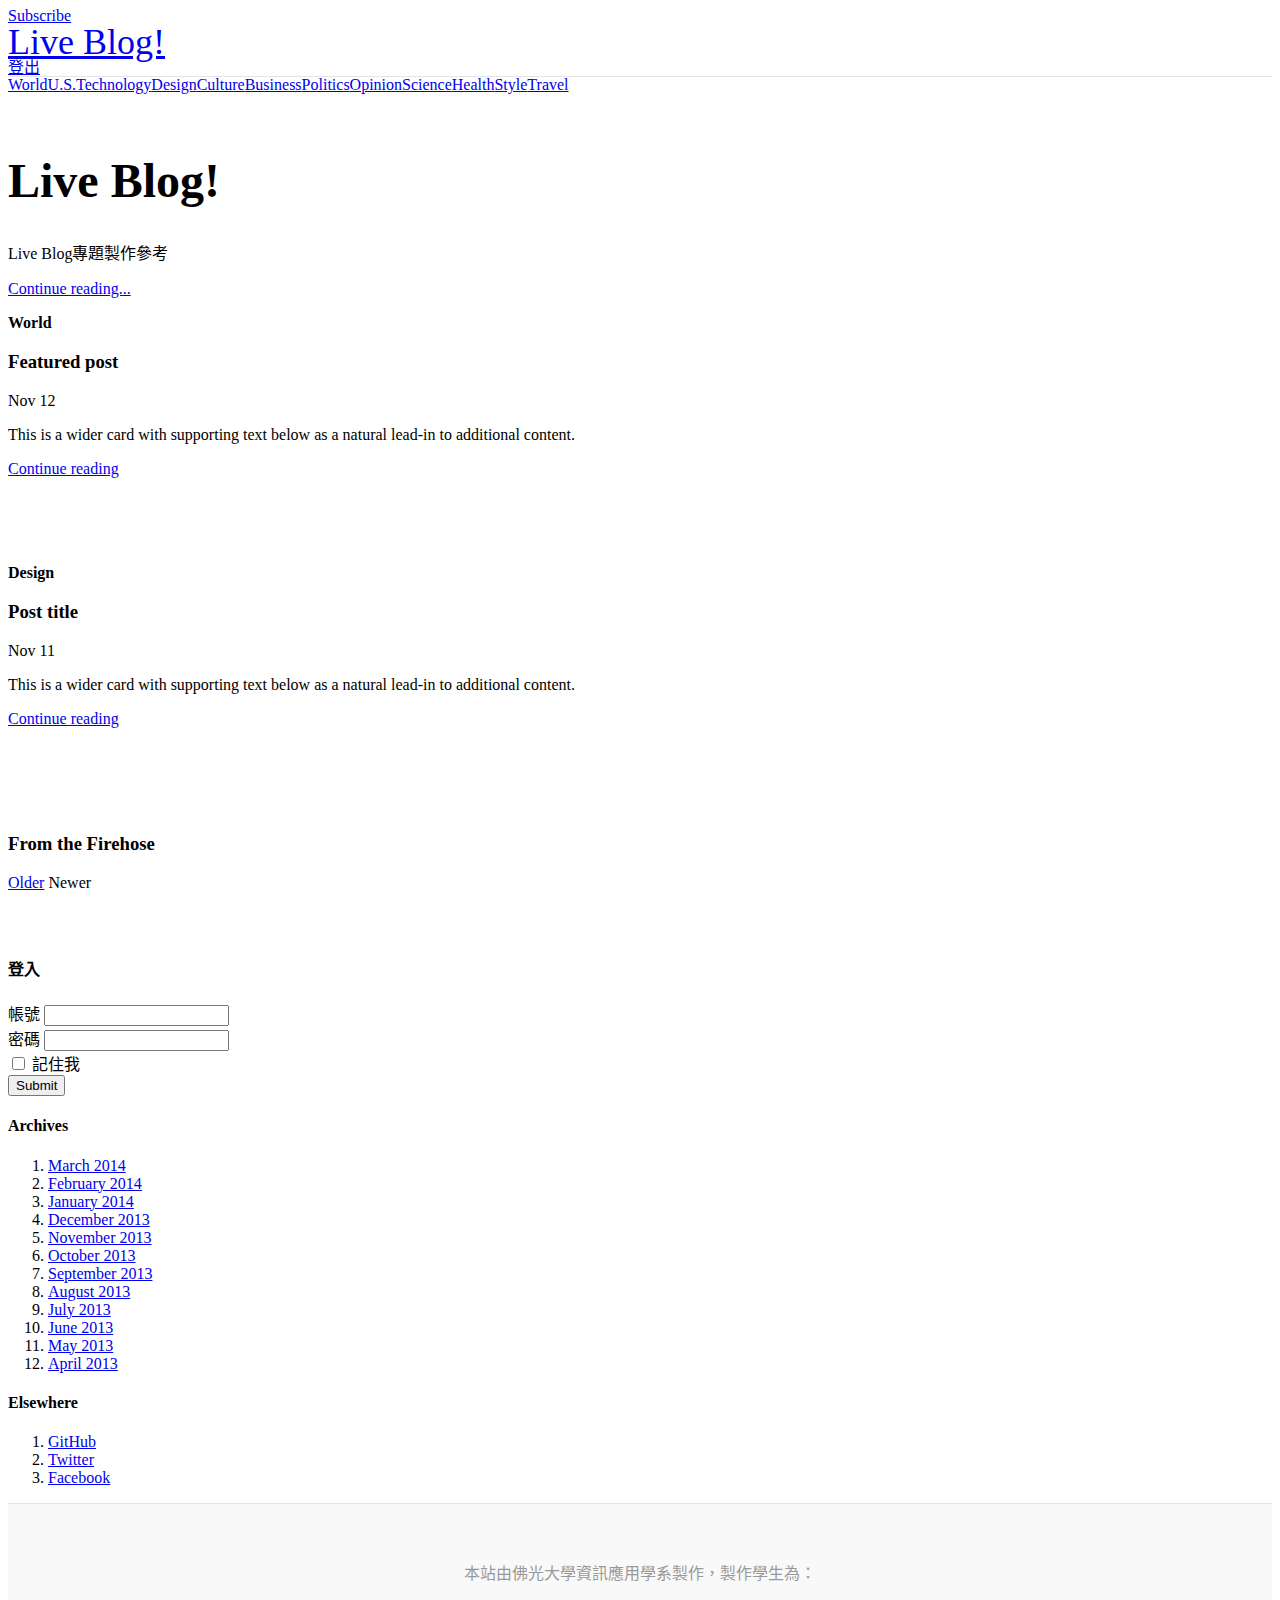
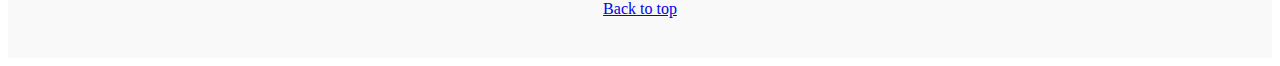
==== index.html @ ddfe3fdc "2022.06.22 初次 Commit" ====
<!DOCTYPE html>
<html lang="zh-tw">

<head>
    <meta charset="UTF-8">
    <meta http-equiv="X-UA-Compatible" content="IE=edge">
    <meta name="viewport" content="width=device-width, initial-scale=1.0">
    <title>簡易討論板</title>
    <link rel="stylesheet" href="https://cdn.jsdelivr.net/npm/bootstrap@4.6.1/dist/css/bootstrap.min.css"
        integrity="sha384-zCbKRCUGaJDkqS1kPbPd7TveP5iyJE0EjAuZQTgFLD2ylzuqKfdKlfG/eSrtxUkn" crossorigin="anonymous">
    <script src="https://cdn.jsdelivr.net/npm/bootstrap@4.6.1/dist/js/bootstrap.bundle.min.js"
        integrity="sha384-fQybjgWLrvvRgtW6bFlB7jaZrFsaBXjsOMm/tB9LTS58ONXgqbR9W8oWht/amnpF"
        crossorigin="anonymous"></script>
    <script src="https://ajax.googleapis.com/ajax/libs/jquery/3.6.0/jquery.min.js"></script>
    <link href="blog.css" rel="stylesheet">

    <script>
        $(document).ready(function () {
            $.ajax({
                url: "login.php",
                type: "POST",
                dataType: "json",
                success: function (data) {
                    console.log(data)
                    if (data['Result'] == true) {
                        $("#login_form").hide()
                        $("#logout_button").show()
                    } else {
                        $("#login_form").show()
                        $("#logout_button").hide()
                    }
                },
                error: function (jqXHR) {
                    console.log("發生錯誤: " + jqXHR.status)
                }
            })

            $.ajax({
                type: "GET",
                url: "functions.php?function=Query_All_Post_Titles",
                dataType: "json",
                success: function (data) {
                    for (let i = 0; i < data.length; i++) {
                        const item = data[i];
                        var div_post = "<div class='blog-post'><h2 class='blog-post-title'>" + item['title'] + "</h2><p class='blog-post-meta'> " + item['datetime'] + " <a href='' #''>" + item['name'] + "</a></p>" + item['post'] + "</div>"
                        $("#posts").append(div_post)
                    }
                },
                error: function (jqXHR) {
                    console.log("發生錯誤: " + jqXHR.status);
                }
            })

            $("form").submit(function (e) {
                e.preventDefault();
                var datas = $("form").serialize()
                $.ajax({
                    url: "login.php",
                    type: "POST",
                    data: datas,
                    dataType: "json",
                    success: function (data) {
                        if (data['Result'] == true) {
                            $("#login_form").hide()
                            $("#logout_button").show()
                            alert("登入成功!")
                        }
                    },
                    error: function (jqXHR) {
                        console.log("發生錯誤: " + jqXHR.status)
                    }
                })
            })
        })
    </script>
</head>

<body>
    <div class="container">
        <header class="blog-header py-3">
            <div class="row flex-nowrap justify-content-between align-items-center">
                <div class="col-4 pt-1">
                    <a class="text-muted" href="#">Subscribe</a>
                </div>
                <div class="col-4 text-center">
                    <a class="blog-header-logo text-dark" href="#">Live Blog!</a>
                </div>
                <div class="col-4 d-flex justify-content-end align-items-center">
                    <a class="btn btn-sm btn-outline-secondary" href='logout.php' id="logout_button">登出</a>
                </div>
            </div>
        </header>

        <div class="nav-scroller py-1 mb-2">
            <nav class="nav d-flex justify-content-between">
                <a class="p-2 text-muted" href="#">World</a>
                <a class="p-2 text-muted" href="#">U.S.</a>
                <a class="p-2 text-muted" href="#">Technology</a>
                <a class="p-2 text-muted" href="#">Design</a>
                <a class="p-2 text-muted" href="#">Culture</a>
                <a class="p-2 text-muted" href="#">Business</a>
                <a class="p-2 text-muted" href="#">Politics</a>
                <a class="p-2 text-muted" href="#">Opinion</a>
                <a class="p-2 text-muted" href="#">Science</a>
                <a class="p-2 text-muted" href="#">Health</a>
                <a class="p-2 text-muted" href="#">Style</a>
                <a class="p-2 text-muted" href="#">Travel</a>
            </nav>
        </div>

        <div class="jumbotron p-4 p-md-5 text-white rounded bg-dark">
            <div class="col-md-6 px-0">
                <h1 class="display-4 font-italic">Live Blog!</h1>
                <p class="lead my-3">Live Blog專題製作參考</p>
                <p class="lead mb-0"><a href="#" class="text-white font-weight-bold">Continue reading...</a></p>
            </div>
        </div>

        <div class="row mb-2">
            <div class="col-md-6">
                <div
                    class="row no-gutters border rounded overflow-hidden flex-md-row mb-4 shadow-sm h-md-250 position-relative">
                    <div class="col p-4 d-flex flex-column position-static">
                        <strong class="d-inline-block mb-2 text-primary">World</strong>
                        <h3 class="mb-0">Featured post</h3>
                        <div class="mb-1 text-muted">Nov 12</div>
                        <p class="card-text mb-auto">This is a wider card with supporting text below as a natural
                            lead-in to additional content.</p>
                        <a href="#" class="stretched-link">Continue reading</a>
                    </div>
                    <div class="col-auto d-none d-lg-block">


                    </div>
                </div>
            </div>
            <div class="col-md-6">
                <div
                    class="row no-gutters border rounded overflow-hidden flex-md-row mb-4 shadow-sm h-md-250 position-relative">
                    <div class="col p-4 d-flex flex-column position-static">
                        <strong class="d-inline-block mb-2 text-success">Design</strong>
                        <h3 class="mb-0">Post title</h3>
                        <div class="mb-1 text-muted">Nov 11</div>
                        <p class="mb-auto">This is a wider card with supporting text below as a natural lead-in to
                            additional content.</p>
                        <a href="#" class="stretched-link">Continue reading</a>
                    </div>
                    <div class="col-auto d-none d-lg-block">


                    </div>
                </div>
            </div>
        </div>
    </div>

    <main role="main" class="container">
        <div class="row">
            <div class="col-md-8 blog-main">
                <h3 class="pb-4 mb-4 font-italic border-bottom">
                    From the Firehose
                </h3>
                <div id="posts"></div>




                <nav class="blog-pagination">
                    <a class="btn btn-outline-primary" href="#">Older</a>
                    <a class="btn btn-outline-secondary disabled">Newer</a>
                </nav>

            </div><!-- /.blog-main -->

            <aside class="col-md-4 blog-sidebar">
                <div class="p-4 mb-3 bg-light rounded" id="login_form">
                    <h4 class="font-weight-bold">登入</h4>
                    <form action="" method="post" class="mb-0">
                        <div class=" form-group">
                            <label>帳號</label>
                            <input type="text" class="form-control" name="Account"" aria-describedby=" 帳號登入">
                        </div>
                        <div class="form-group">
                            <label>密碼</label>
                            <input type="password" class="form-control" name="Password">
                        </div>
                        <div class="form-group form-check">
                            <input type="checkbox" class="form-check-input" name="RemeberMe">
                            <label class="form-check-label">記住我</label>
                        </div>
                        <button type="submit" class="btn btn-primary">Submit</button>
                    </form>
                </div>


                <div class="p-4">
                    <h4 class="font-italic">Archives</h4>
                    <ol class="list-unstyled mb-0">
                        <li><a href="#">March 2014</a></li>
                        <li><a href="#">February 2014</a></li>
                        <li><a href="#">January 2014</a></li>
                        <li><a href="#">December 2013</a></li>
                        <li><a href="#">November 2013</a></li>
                        <li><a href="#">October 2013</a></li>
                        <li><a href="#">September 2013</a></li>
                        <li><a href="#">August 2013</a></li>
                        <li><a href="#">July 2013</a></li>
                        <li><a href="#">June 2013</a></li>
                        <li><a href="#">May 2013</a></li>
                        <li><a href="#">April 2013</a></li>
                    </ol>
                </div>

                <div class="p-4">
                    <h4 class="font-italic">Elsewhere</h4>
                    <ol class="list-unstyled">
                        <li><a href="#">GitHub</a></li>
                        <li><a href="#">Twitter</a></li>
                        <li><a href="#">Facebook</a></li>
                    </ol>
                </div>
            </aside><!-- /.blog-sidebar -->

        </div><!-- /.row -->

    </main><!-- /.container -->

    <footer class="blog-footer">
        <p>本站由佛光大學資訊應用學系製作，製作學生為：</p>
        <p>
            <a href="#">Back to top</a>
        </p>
    </footer>

</body>

</html>
---- blog.css ----
/* stylelint-disable selector-list-comma-newline-after */

.blog-header {
    line-height: 1;
    border-bottom: 1px solid #e5e5e5;
  }
  
  .blog-header-logo {
    font-family: "Playfair Display", Georgia, "Times New Roman", serif;
    font-size: 2.25rem;
  }
  
  .blog-header-logo:hover {
    text-decoration: none;
  }
  
  h1, h2, h3, h4, h5, h6 {
    font-family: "Playfair Display", Georgia, "Times New Roman", serif;
  }
  
  .display-4 {
    font-size: 2.5rem;
  }
  @media (min-width: 768px) {
    .display-4 {
      font-size: 3rem;
    }
  }
  
  .nav-scroller {
    position: relative;
    z-index: 2;
    height: 2.75rem;
    overflow-y: hidden;
  }
  
  .nav-scroller .nav {
    display: -ms-flexbox;
    display: flex;
    -ms-flex-wrap: nowrap;
    flex-wrap: nowrap;
    padding-bottom: 1rem;
    margin-top: -1px;
    overflow-x: auto;
    text-align: center;
    white-space: nowrap;
    -webkit-overflow-scrolling: touch;
  }
  
  .nav-scroller .nav-link {
    padding-top: .75rem;
    padding-bottom: .75rem;
    font-size: .875rem;
  }
  
  .card-img-right {
    height: 100%;
    border-radius: 0 3px 3px 0;
  }
  
  .flex-auto {
    -ms-flex: 0 0 auto;
    flex: 0 0 auto;
  }
  
  .h-250 { height: 250px; }
  @media (min-width: 768px) {
    .h-md-250 { height: 250px; }
  }
  
  /* Pagination */
  .blog-pagination {
    margin-bottom: 4rem;
  }
  .blog-pagination > .btn {
    border-radius: 2rem;
  }
  
  /*
   * Blog posts
   */
  .blog-post {
    margin-bottom: 4rem;
  }
  .blog-post-title {
    margin-bottom: .25rem;
    font-size: 2.5rem;
  }
  .blog-post-meta {
    margin-bottom: 1.25rem;
    color: #999;
  }
  
  /*
   * Footer
   */
  .blog-footer {
    padding: 2.5rem 0;
    color: #999;
    text-align: center;
    background-color: #f9f9f9;
    border-top: .05rem solid #e5e5e5;
  }
  .blog-footer p:last-child {
    margin-bottom: 0;
  }
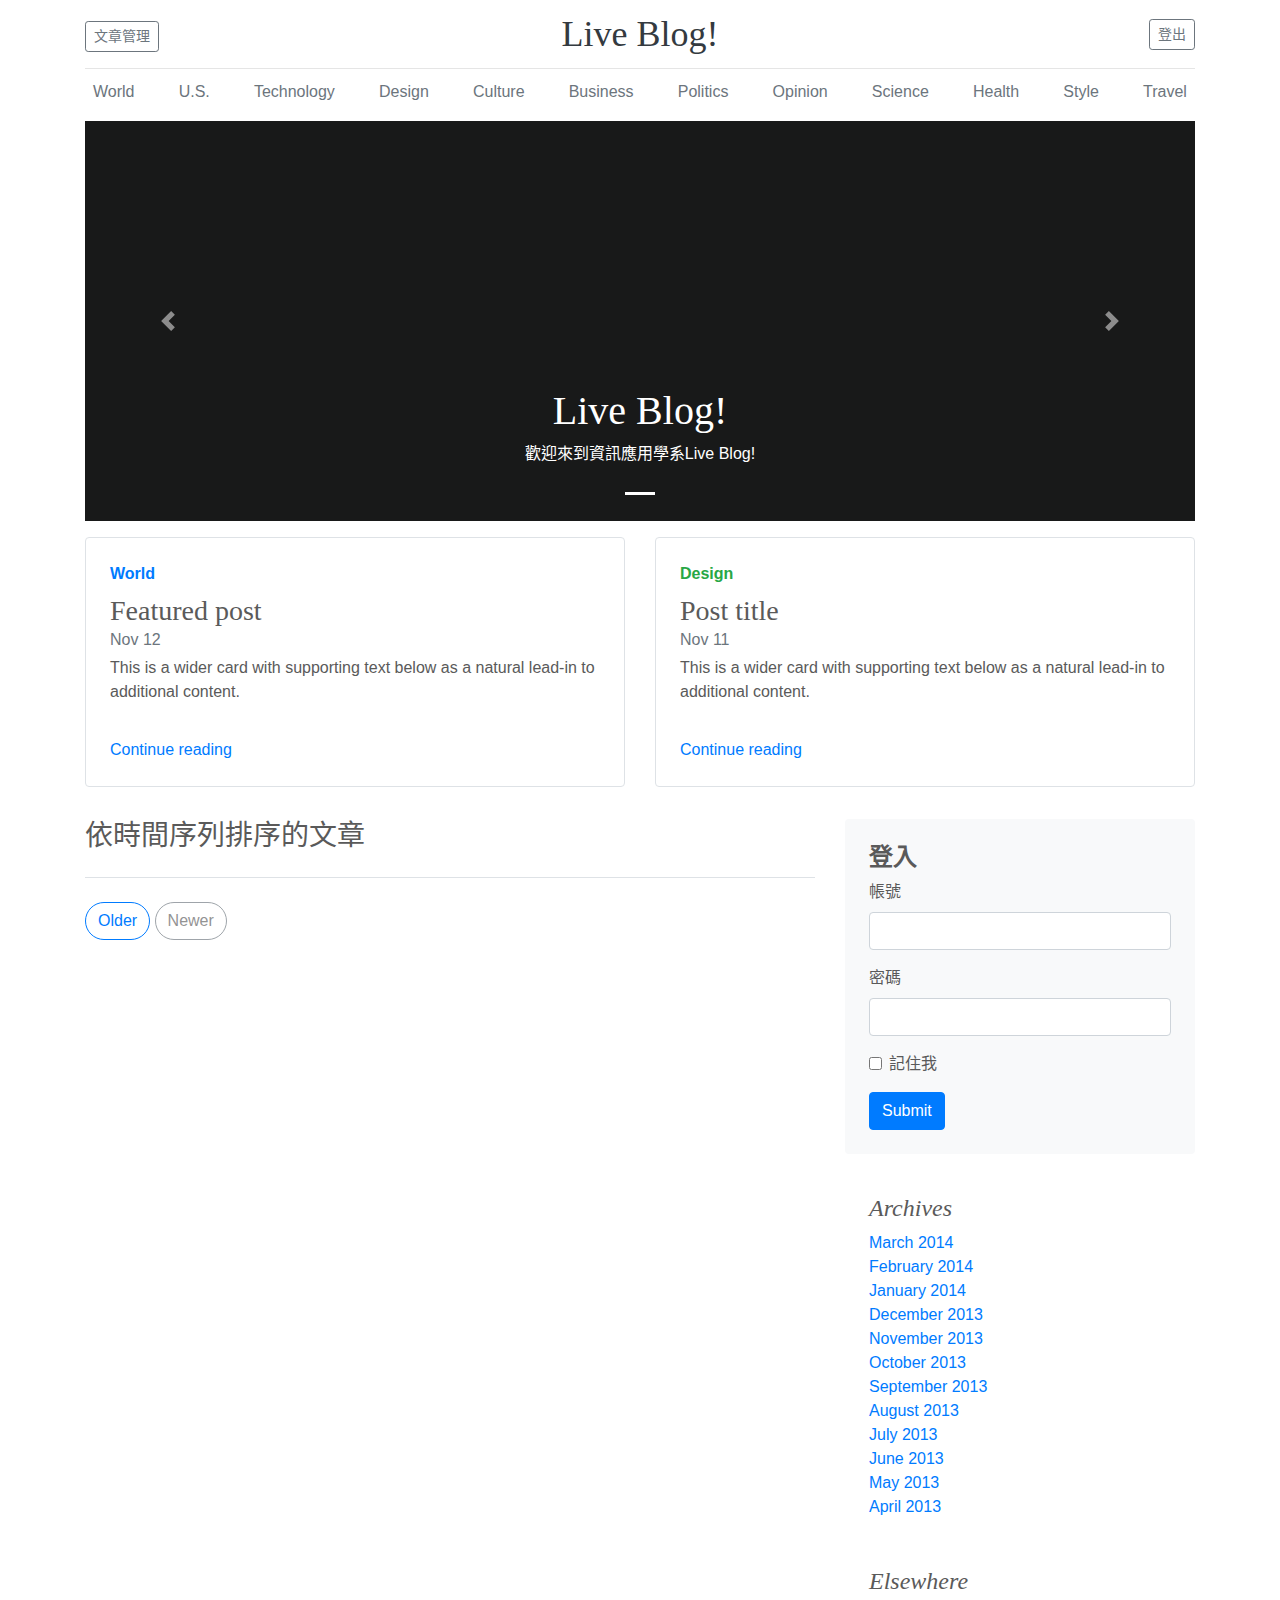
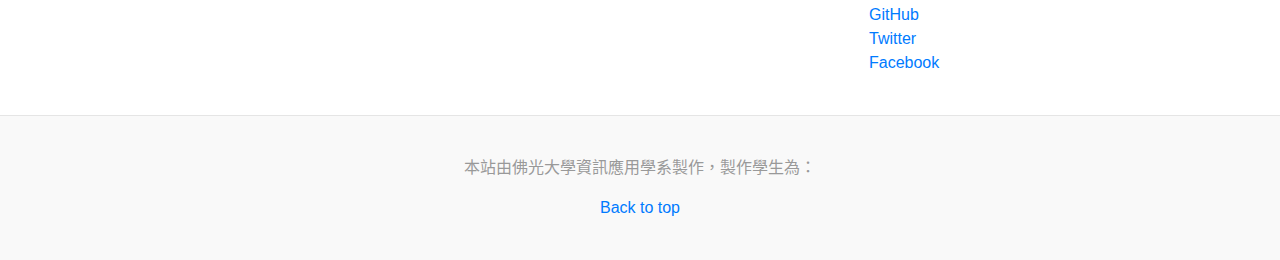
==== commit 2674e0fa: "2022.06.23 增加跑馬燈、登入邏輯調整" ====
--- a/index.html
+++ b/index.html
@@ -6,16 +6,24 @@
     <meta http-equiv="X-UA-Compatible" content="IE=edge">
     <meta name="viewport" content="width=device-width, initial-scale=1.0">
     <title>簡易討論板</title>
-    <link rel="stylesheet" href="https://cdn.jsdelivr.net/npm/bootstrap@4.6.1/dist/css/bootstrap.min.css"
-        integrity="sha384-zCbKRCUGaJDkqS1kPbPd7TveP5iyJE0EjAuZQTgFLD2ylzuqKfdKlfG/eSrtxUkn" crossorigin="anonymous">
-    <script src="https://cdn.jsdelivr.net/npm/bootstrap@4.6.1/dist/js/bootstrap.bundle.min.js"
-        integrity="sha384-fQybjgWLrvvRgtW6bFlB7jaZrFsaBXjsOMm/tB9LTS58ONXgqbR9W8oWht/amnpF"
+
+    <link rel="stylesheet" href="https://cdn.jsdelivr.net/npm/bootstrap@4.0.0/dist/css/bootstrap.min.css"
+        integrity="sha384-Gn5384xqQ1aoWXA+058RXPxPg6fy4IWvTNh0E263XmFcJlSAwiGgFAW/dAiS6JXm" crossorigin="anonymous">
+    <script src="https://ajax.googleapis.com/ajax/libs/jquery/3.6.0/jquery.min.js"></script>
+
+    <script src="https://cdn.jsdelivr.net/npm/popper.js@1.12.9/dist/umd/popper.min.js"
+        integrity="sha384-ApNbgh9B+Y1QKtv3Rn7W3mgPxhU9K/ScQsAP7hUibX39j7fakFPskvXusvfa0b4Q"
         crossorigin="anonymous"></script>
-    <script src="https://ajax.googleapis.com/ajax/libs/jquery/3.6.0/jquery.min.js"></script>
+    <script src="https://cdn.jsdelivr.net/npm/bootstrap@4.0.0/dist/js/bootstrap.min.js"
+        integrity="sha384-JZR6Spejh4U02d8jOt6vLEHfe/JQGiRRSQQxSfFWpi1MquVdAyjUar5+76PVCmYl"
+        crossorigin="anonymous"></script>
+
     <link href="blog.css" rel="stylesheet">
 
     <script>
+
         $(document).ready(function () {
+            // 登入表單顯示或隱藏處理
             $.ajax({
                 url: "login.php",
                 type: "POST",
@@ -29,28 +37,46 @@
                         $("#login_form").show()
                         $("#logout_button").hide()
                     }
+                    if (data['Admin'] == false) {
+                        $("#admin").hide()
+                    }
                 },
                 error: function (jqXHR) {
                     console.log("發生錯誤: " + jqXHR.status)
                 }
             })
-
+        })
+
+        // 置入部落格文章
+        $("#posts").ready(function () {
             $.ajax({
                 type: "GET",
                 url: "functions.php?function=Query_All_Post_Titles",
                 dataType: "json",
                 success: function (data) {
                     for (let i = 0; i < data.length; i++) {
-                        const item = data[i];
-                        var div_post = "<div class='blog-post'><h2 class='blog-post-title'>" + item['title'] + "</h2><p class='blog-post-meta'> " + item['datetime'] + " <a href='' #''>" + item['name'] + "</a></p>" + item['post'] + "</div>"
+                        let j = 1
+                        const item = data[i]
+                        let div_post = "<div class='blog-post'><h2 class='blog-post-title'>" + item['title'] + "</h2><p class='blog-post-meta'> " + item['datetime'] + " <a href='' #''>" + item['name'] + "</a></p>" + item['post'] + "</div>"
                         $("#posts").append(div_post)
+
+                        if (item['isPin'] == "1") {
+                            let div_post = "<div class='carousel-item'><div class='container'><div class='carousel-caption'><h1>" + item['title'] + "</h1><p>" + item['post'].substring(0, 75) + " ... </p><p><a href='#'>繼續閱讀</a></p></div></div></div>"
+                            $("#carousel_inner").append(div_post)
+                            let div_item = "<li data-target='#myCarousel' data-slide-to='" + j + "''></li>"
+                            $("#carousel_indicators").append(div_item)
+                            j += 1
+                        }
                     }
                 },
                 error: function (jqXHR) {
                     console.log("發生錯誤: " + jqXHR.status);
                 }
             })
-
+        })
+
+        // 表單送出處理
+        $("form").ready(function () {
             $("form").submit(function (e) {
                 e.preventDefault();
                 var datas = $("form").serialize()
@@ -65,6 +91,9 @@
                             $("#logout_button").show()
                             alert("登入成功!")
                         }
+                        if (data['Admin'] == true) {
+                            $("#admin").show()
+                        }
                     },
                     error: function (jqXHR) {
                         console.log("發生錯誤: " + jqXHR.status)
@@ -72,6 +101,7 @@
                 })
             })
         })
+
     </script>
 </head>
 
@@ -80,7 +110,7 @@
         <header class="blog-header py-3">
             <div class="row flex-nowrap justify-content-between align-items-center">
                 <div class="col-4 pt-1">
-                    <a class="text-muted" href="#">Subscribe</a>
+                    <a class="btn btn-sm btn-outline-secondary" href="#" id="admin">文章管理</a>
                 </div>
                 <div class="col-4 text-center">
                     <a class="blog-header-logo text-dark" href="#">Live Blog!</a>
@@ -108,15 +138,42 @@
             </nav>
         </div>
 
-        <div class="jumbotron p-4 p-md-5 text-white rounded bg-dark">
+        <!-- <div class="jumbotron p-4 p-md-5 text-white rounded bg-dark">
             <div class="col-md-6 px-0">
                 <h1 class="display-4 font-italic">Live Blog!</h1>
                 <p class="lead my-3">Live Blog專題製作參考</p>
                 <p class="lead mb-0"><a href="#" class="text-white font-weight-bold">Continue reading...</a></p>
             </div>
+        </div> -->
+
+        <div id="myCarousel" class="carousel slide" data-ride="carousel">
+            <ol class="carousel-indicators" id="carousel_indicators">
+                <li data-target="#myCarousel" data-slide-to="0" class="active"></li>
+
+            </ol>
+            <div class="carousel-inner" id="carousel_inner">
+                <div class="carousel-item active">
+                    <div class="container">
+                        <div class="carousel-caption">
+                            <h1>Live Blog!</h1>
+                            <p>歡迎來到資訊應用學系Live Blog!</p>
+                        </div>
+                    </div>
+                </div>
+
+            </div>
+            <a class="carousel-control-prev" href="#myCarousel" role="button" data-slide="prev">
+                <span class="carousel-control-prev-icon" aria-hidden="true"></span>
+                <span class="sr-only">Previous</span>
+            </a>
+            <a class="carousel-control-next" href="#myCarousel" role="button" data-slide="next">
+                <span class="carousel-control-next-icon" aria-hidden="true"></span>
+                <span class="sr-only">Next</span>
+            </a>
         </div>
 
         <div class="row mb-2">
+
             <div class="col-md-6">
                 <div
                     class="row no-gutters border rounded overflow-hidden flex-md-row mb-4 shadow-sm h-md-250 position-relative">
@@ -157,8 +214,8 @@
     <main role="main" class="container">
         <div class="row">
             <div class="col-md-8 blog-main">
-                <h3 class="pb-4 mb-4 font-italic border-bottom">
-                    From the Firehose
+                <h3 class="pb-4 mb-4 border-bottom">
+                    依時間序列排序的文章
                 </h3>
                 <div id="posts"></div>
 
@@ -185,7 +242,7 @@
                             <input type="password" class="form-control" name="Password">
                         </div>
                         <div class="form-group form-check">
-                            <input type="checkbox" class="form-check-input" name="RemeberMe">
+                            <input type="checkbox" class="form-check-input" name="RemeberMe" value="YesRememberMe">
                             <label class="form-check-label">記住我</label>
                         </div>
                         <button type="submit" class="btn btn-primary">Submit</button>
--- a/blog.css
+++ b/blog.css
@@ -3,38 +3,44 @@
 .blog-header {
     line-height: 1;
     border-bottom: 1px solid #e5e5e5;
-  }
-  
-  .blog-header-logo {
+}
+
+.blog-header-logo {
     font-family: "Playfair Display", Georgia, "Times New Roman", serif;
     font-size: 2.25rem;
-  }
-  
-  .blog-header-logo:hover {
+}
+
+.blog-header-logo:hover {
     text-decoration: none;
-  }
-  
-  h1, h2, h3, h4, h5, h6 {
+}
+
+h1,
+h2,
+h3,
+h4,
+h5,
+h6 {
     font-family: "Playfair Display", Georgia, "Times New Roman", serif;
-  }
-  
-  .display-4 {
+}
+
+.display-4 {
     font-size: 2.5rem;
-  }
-  @media (min-width: 768px) {
+}
+
+@media (min-width: 768px) {
     .display-4 {
-      font-size: 3rem;
-    }
-  }
-  
-  .nav-scroller {
+        font-size: 3rem;
+    }
+}
+
+.nav-scroller {
     position: relative;
     z-index: 2;
     height: 2.75rem;
     overflow-y: hidden;
-  }
-  
-  .nav-scroller .nav {
+}
+
+.nav-scroller .nav {
     display: -ms-flexbox;
     display: flex;
     -ms-flex-wrap: nowrap;
@@ -45,62 +51,169 @@
     text-align: center;
     white-space: nowrap;
     -webkit-overflow-scrolling: touch;
-  }
-  
-  .nav-scroller .nav-link {
+}
+
+.nav-scroller .nav-link {
     padding-top: .75rem;
     padding-bottom: .75rem;
     font-size: .875rem;
-  }
-  
-  .card-img-right {
+}
+
+.card-img-right {
     height: 100%;
     border-radius: 0 3px 3px 0;
-  }
-  
-  .flex-auto {
+}
+
+.flex-auto {
     -ms-flex: 0 0 auto;
     flex: 0 0 auto;
-  }
-  
-  .h-250 { height: 250px; }
-  @media (min-width: 768px) {
-    .h-md-250 { height: 250px; }
-  }
-  
-  /* Pagination */
-  .blog-pagination {
+}
+
+.h-250 {
+    height: 250px;
+}
+
+@media (min-width: 768px) {
+    .h-md-250 {
+        height: 250px;
+    }
+}
+
+/* Pagination */
+.blog-pagination {
     margin-bottom: 4rem;
-  }
-  .blog-pagination > .btn {
+}
+
+.blog-pagination>.btn {
     border-radius: 2rem;
-  }
-  
-  /*
+}
+
+/*
    * Blog posts
    */
-  .blog-post {
+.blog-post {
     margin-bottom: 4rem;
-  }
-  .blog-post-title {
+}
+
+.blog-post-title {
     margin-bottom: .25rem;
     font-size: 2.5rem;
-  }
-  .blog-post-meta {
+}
+
+.blog-post-meta {
     margin-bottom: 1.25rem;
     color: #999;
-  }
-  
-  /*
+}
+
+/*
    * Footer
    */
-  .blog-footer {
+.blog-footer {
     padding: 2.5rem 0;
     color: #999;
     text-align: center;
     background-color: #f9f9f9;
     border-top: .05rem solid #e5e5e5;
-  }
-  .blog-footer p:last-child {
+}
+
+.blog-footer p:last-child {
     margin-bottom: 0;
-  }+}
+
+/* GLOBAL STYLES
+-------------------------------------------------- */
+/* Padding below the footer and lighter body text */
+
+body {
+    /* padding-top: 3rem;
+    padding-bottom: 3rem;*/
+    color: #5a5a5a; 
+}
+
+
+/* CUSTOMIZE THE CAROUSEL
+  -------------------------------------------------- */
+
+/* Carousel base class */
+.carousel {
+    margin-bottom: 1rem;
+}
+
+/* Since positioning the image, we need to help out the caption */
+.carousel-caption {
+    /* bottom: 10rem; */
+    z-index: 10;
+}
+
+/* Declare heights because of positioning of img element */
+.carousel-item {
+    height:  25rem;
+    background-color: rgb(24, 25, 25);
+}
+
+.carousel-item>img {
+    position: absolute;
+    top: 0;
+    left: 0;
+    min-width: 100%;
+    /* height: 32rem; */
+}
+
+
+/* MARKETING CONTENT
+  -------------------------------------------------- */
+
+/* Center align the text within the three columns below the carousel */
+.marketing .col-lg-4 {
+    margin-bottom: 1.5rem;
+    text-align: center;
+}
+
+.marketing h2 {
+    font-weight: 400;
+}
+
+.marketing .col-lg-4 p {
+    margin-right: .75rem;
+    margin-left: .75rem;
+}
+
+
+/* Featurettes
+  ------------------------- */
+
+.featurette-divider {
+    margin: 5rem 0;
+    /* Space out the Bootstrap <hr> more */
+}
+
+/* Thin out the marketing headings */
+.featurette-heading {
+    font-weight: 300;
+    line-height: 1;
+    letter-spacing: -.05rem;
+}
+
+
+/* RESPONSIVE CSS
+  -------------------------------------------------- */
+
+@media (min-width: 40em) {
+
+    /* Bump up size of carousel content */
+    .carousel-caption p {
+        /* margin-bottom: 0rem; */
+        font-size: 1rem;
+        line-height: 1.4;
+    }
+
+    .featurette-heading {
+        font-size: 50px;
+    }
+}
+
+@media (min-width: 62em) {
+    .featurette-heading {
+        margin-top: 1rem;
+    }
+}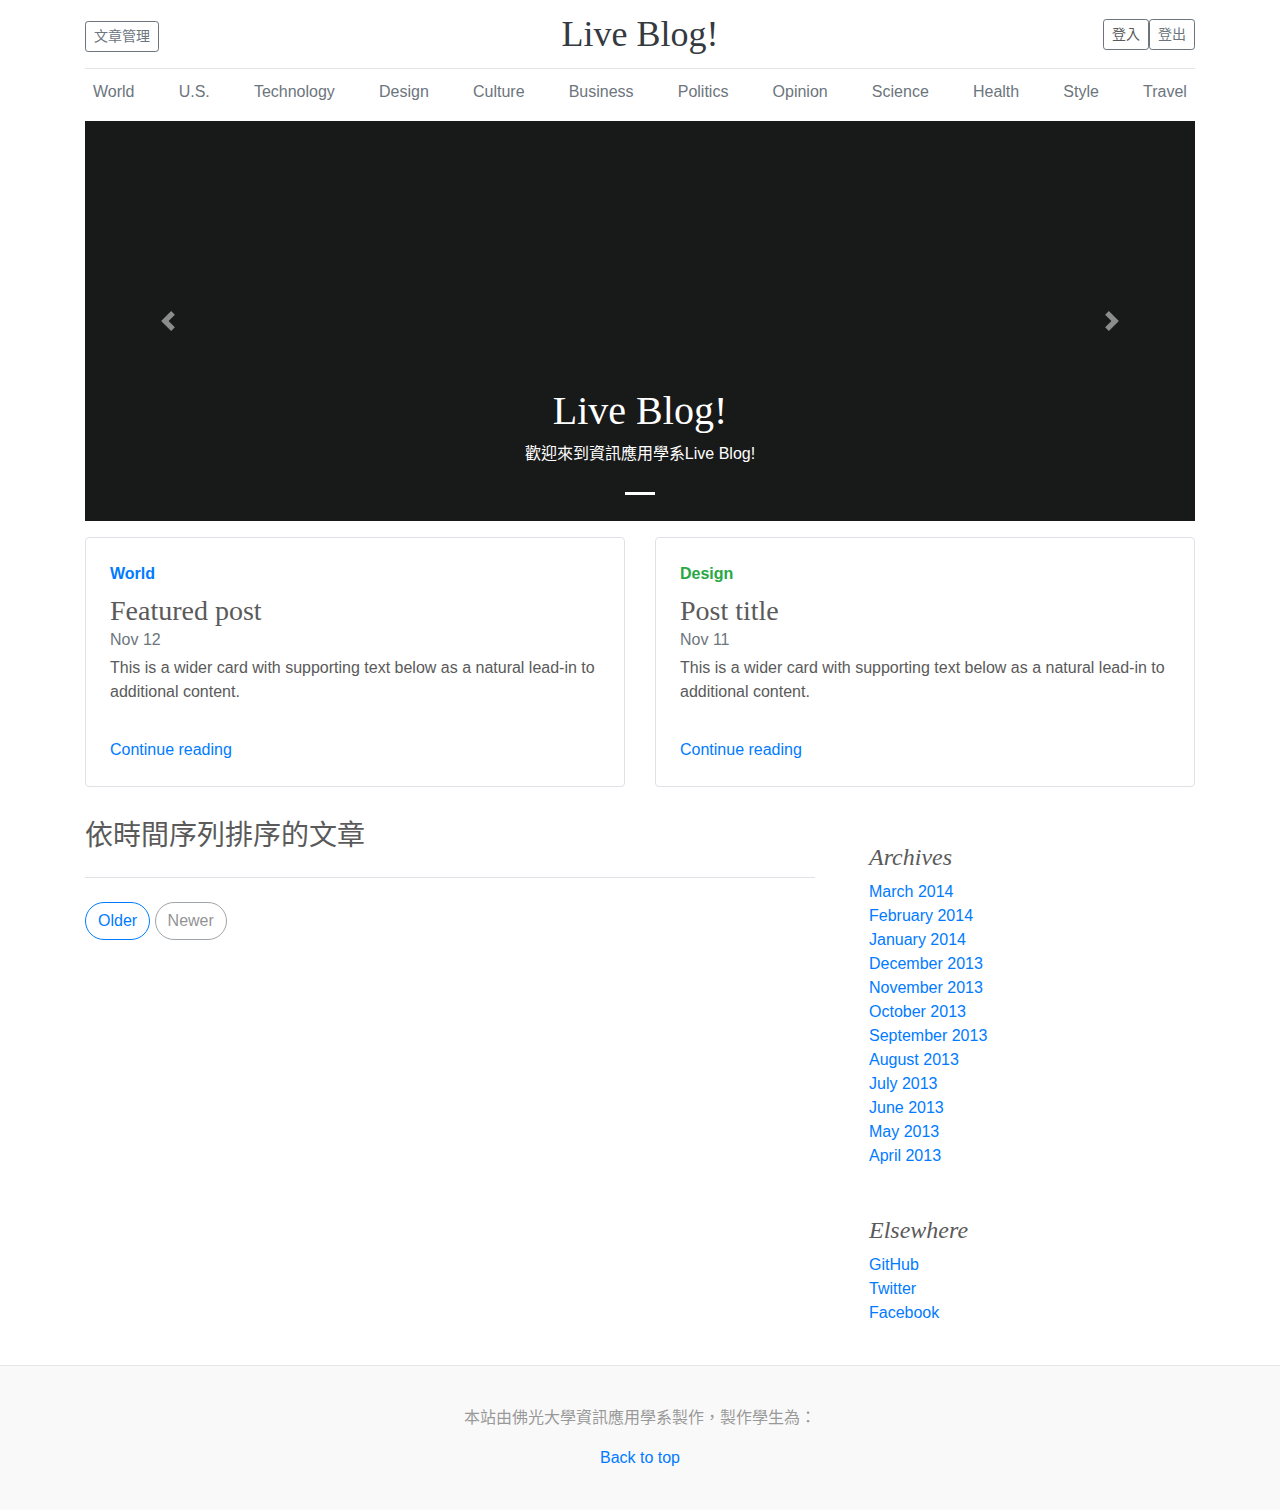
==== commit 0050cf52: "2022.07.01 修改登入畫面" ====
--- a/index.html
+++ b/index.html
@@ -9,100 +9,11 @@
 
     <link rel="stylesheet" href="https://cdn.jsdelivr.net/npm/bootstrap@4.0.0/dist/css/bootstrap.min.css"
         integrity="sha384-Gn5384xqQ1aoWXA+058RXPxPg6fy4IWvTNh0E263XmFcJlSAwiGgFAW/dAiS6JXm" crossorigin="anonymous">
-    <script src="https://ajax.googleapis.com/ajax/libs/jquery/3.6.0/jquery.min.js"></script>
-
-    <script src="https://cdn.jsdelivr.net/npm/popper.js@1.12.9/dist/umd/popper.min.js"
-        integrity="sha384-ApNbgh9B+Y1QKtv3Rn7W3mgPxhU9K/ScQsAP7hUibX39j7fakFPskvXusvfa0b4Q"
-        crossorigin="anonymous"></script>
-    <script src="https://cdn.jsdelivr.net/npm/bootstrap@4.0.0/dist/js/bootstrap.min.js"
-        integrity="sha384-JZR6Spejh4U02d8jOt6vLEHfe/JQGiRRSQQxSfFWpi1MquVdAyjUar5+76PVCmYl"
-        crossorigin="anonymous"></script>
+
 
     <link href="blog.css" rel="stylesheet">
 
-    <script>
-
-        $(document).ready(function () {
-            // 登入表單顯示或隱藏處理
-            $.ajax({
-                url: "login.php",
-                type: "POST",
-                dataType: "json",
-                success: function (data) {
-                    console.log(data)
-                    if (data['Result'] == true) {
-                        $("#login_form").hide()
-                        $("#logout_button").show()
-                    } else {
-                        $("#login_form").show()
-                        $("#logout_button").hide()
-                    }
-                    if (data['Admin'] == false) {
-                        $("#admin").hide()
-                    }
-                },
-                error: function (jqXHR) {
-                    console.log("發生錯誤: " + jqXHR.status)
-                }
-            })
-        })
-
-        // 置入部落格文章
-        $("#posts").ready(function () {
-            $.ajax({
-                type: "GET",
-                url: "functions.php?function=Query_All_Post_Titles",
-                dataType: "json",
-                success: function (data) {
-                    for (let i = 0; i < data.length; i++) {
-                        let j = 1
-                        const item = data[i]
-                        let div_post = "<div class='blog-post'><h2 class='blog-post-title'>" + item['title'] + "</h2><p class='blog-post-meta'> " + item['datetime'] + " <a href='' #''>" + item['name'] + "</a></p>" + item['post'] + "</div>"
-                        $("#posts").append(div_post)
-
-                        if (item['isPin'] == "1") {
-                            let div_post = "<div class='carousel-item'><div class='container'><div class='carousel-caption'><h1>" + item['title'] + "</h1><p>" + item['post'].substring(0, 75) + " ... </p><p><a href='#'>繼續閱讀</a></p></div></div></div>"
-                            $("#carousel_inner").append(div_post)
-                            let div_item = "<li data-target='#myCarousel' data-slide-to='" + j + "''></li>"
-                            $("#carousel_indicators").append(div_item)
-                            j += 1
-                        }
-                    }
-                },
-                error: function (jqXHR) {
-                    console.log("發生錯誤: " + jqXHR.status);
-                }
-            })
-        })
-
-        // 表單送出處理
-        $("form").ready(function () {
-            $("form").submit(function (e) {
-                e.preventDefault();
-                var datas = $("form").serialize()
-                $.ajax({
-                    url: "login.php",
-                    type: "POST",
-                    data: datas,
-                    dataType: "json",
-                    success: function (data) {
-                        if (data['Result'] == true) {
-                            $("#login_form").hide()
-                            $("#logout_button").show()
-                            alert("登入成功!")
-                        }
-                        if (data['Admin'] == true) {
-                            $("#admin").show()
-                        }
-                    },
-                    error: function (jqXHR) {
-                        console.log("發生錯誤: " + jqXHR.status)
-                    }
-                })
-            })
-        })
-
-    </script>
+
 </head>
 
 <body>
@@ -110,13 +21,14 @@
         <header class="blog-header py-3">
             <div class="row flex-nowrap justify-content-between align-items-center">
                 <div class="col-4 pt-1">
-                    <a class="btn btn-sm btn-outline-secondary" href="#" id="admin">文章管理</a>
+                    <a class="btn btn-sm btn-outline-secondary" href="admin.html" id="admin">文章管理</a>
                 </div>
                 <div class="col-4 text-center">
                     <a class="blog-header-logo text-dark" href="#">Live Blog!</a>
                 </div>
                 <div class="col-4 d-flex justify-content-end align-items-center">
-                    <a class="btn btn-sm btn-outline-secondary" href='logout.php' id="logout_button">登出</a>
+                    <a class="btn btn-sm btn-outline-secondary" id="loginButton">登入</a>
+                    <a class="btn btn-sm btn-outline-secondary" href="logout.php" id="logoutButton">登出</a>
                 </div>
             </div>
         </header>
@@ -217,10 +129,8 @@
                 <h3 class="pb-4 mb-4 border-bottom">
                     依時間序列排序的文章
                 </h3>
+
                 <div id="posts"></div>
-
-
-
 
                 <nav class="blog-pagination">
                     <a class="btn btn-outline-primary" href="#">Older</a>
@@ -230,26 +140,6 @@
             </div><!-- /.blog-main -->
 
             <aside class="col-md-4 blog-sidebar">
-                <div class="p-4 mb-3 bg-light rounded" id="login_form">
-                    <h4 class="font-weight-bold">登入</h4>
-                    <form action="" method="post" class="mb-0">
-                        <div class=" form-group">
-                            <label>帳號</label>
-                            <input type="text" class="form-control" name="Account"" aria-describedby=" 帳號登入">
-                        </div>
-                        <div class="form-group">
-                            <label>密碼</label>
-                            <input type="password" class="form-control" name="Password">
-                        </div>
-                        <div class="form-group form-check">
-                            <input type="checkbox" class="form-check-input" name="RemeberMe" value="YesRememberMe">
-                            <label class="form-check-label">記住我</label>
-                        </div>
-                        <button type="submit" class="btn btn-primary">Submit</button>
-                    </form>
-                </div>
-
-
                 <div class="p-4">
                     <h4 class="font-italic">Archives</h4>
                     <ol class="list-unstyled mb-0">
@@ -289,6 +179,146 @@
         </p>
     </footer>
 
+    <div id="login_form_popup" class='popup'>
+        <div class="background popup"></div>
+        <form class="form-signin text-center">
+            <div class="text-right">
+                <button class="btn btn-light btn-sm" id="closeButton">
+                    <svg xmlns="http://www.w3.org/2000/svg" width="16" height="16" fill="currentColor"
+                        class="bi bi-x-lg" viewBox="0 0 16 16">
+                        <path
+                            d="M2.146 2.854a.5.5 0 1 1 .708-.708L8 7.293l5.146-5.147a.5.5 0 0 1 .708.708L8.707 8l5.147 5.146a.5.5 0 0 1-.708.708L8 8.707l-5.146 5.147a.5.5 0 0 1-.708-.708L7.293 8 2.146 2.854Z" />
+                    </svg>
+                </button>
+            </div>
+
+            <h1 class="h3 mb-3 font-weight-normal">登入</h1>
+            <label for="inputAccount" class="sr-only">帳號</label>
+            <input type="text" id="inputAccount" class="form-control" placeholder="帳號" name="Account" required
+                autofocus>
+            <label for="inputPassword" class="sr-only">密碼</label>
+            <input type="password" id="inputPassword" class="form-control" placeholder="密碼" name="Password" required>
+            <div class="checkbox mb-3">
+                <label>
+                    <input type="checkbox" value="remember-me" name="RemeberMe"> 記住我
+                </label>
+            </div>
+            <button class="btn btn-lg btn-primary btn-block" type="submit">Sign in</button>
+            <p class="mt-5 mb-3 text-muted">&copy; 2017-2021</p>
+        </form>
+    </div>
+
+    <!-- 放到後面的原因主要是先讀完HTML再進行js處理 -->
+    <script src="https://ajax.googleapis.com/ajax/libs/jquery/3.6.0/jquery.min.js"></script>
+    <script src="https://cdn.jsdelivr.net/npm/popper.js@1.12.9/dist/umd/popper.min.js"
+        integrity="sha384-ApNbgh9B+Y1QKtv3Rn7W3mgPxhU9K/ScQsAP7hUibX39j7fakFPskvXusvfa0b4Q"
+        crossorigin="anonymous"></script>
+    <script src="https://cdn.jsdelivr.net/npm/bootstrap@4.0.0/dist/js/bootstrap.min.js"
+        integrity="sha384-JZR6Spejh4U02d8jOt6vLEHfe/JQGiRRSQQxSfFWpi1MquVdAyjUar5+76PVCmYl"
+        crossorigin="anonymous"></script>
+
+    <script>
+        // 登入表單顯示或隱藏處理
+        $.ajax({
+            url: "login.php",
+            type: "POST",
+            dataType: "json",
+            success: function (data) {
+                console.log(data)
+                if (data["Result"] == true) {
+                    $("#loginButton").hide()
+                    $("#logoutButton").show()
+                } else {
+                    $("#loginButton").show()
+                    $("#logoutButton").hide()
+                }
+                if (data["Admin"] == false) {
+                    $("#admin").hide()
+                }
+            },
+            error: function (jqXHR) {
+                console.log("發生錯誤: " + jqXHR.status)
+            }
+        })
+
+        // 置入部落格文章
+        $.ajax({
+            type: "GET",
+            url: "functions.php?function=Query_All_Post_Titles",
+            dataType: "json",
+            success: function (data) {
+                for (let i = 0; i < data.length; i++) {
+                    let j = 1
+                    let title = data[i]['title']
+                    let name = data[i]['name']
+                    let post = data[i]['post']
+                    let datetime = data[i]['datetime']
+
+                    let div_post = `<div class="blog-post">
+                                        <h2 class="blog-post-title">${title}</h2>
+                                        <p class="blog-post-meta"> ${datetime} <a href="" #"">${name}</a></p>
+                                        ${post}</div>`
+
+                    $("#posts").append(div_post)
+
+                    if (data[i]["isPin"] == "1") {
+                        let div_post = `<div class="carousel-item">
+                                            <div class="container">
+                                                <div class="carousel-caption">
+                                                    <h1>${title}</h1><p>${post.substring(0, 75)} ... </p>
+                                                    <p><a href="#">繼續閱讀</a></p>
+                                                </div>
+                                            </div>
+                                        </div>`
+                        $("#carousel_inner").append(div_post)
+                        let div_item = `<li data-target="#myCarousel" data-slide-to="${j}""></li>`
+                        $("#carousel_indicators").append(div_item)
+                        j += 1
+                    }
+                }
+            },
+            error: function (jqXHR) {
+                console.log("發生錯誤: " + jqXHR.status);
+            }
+        })
+
+        // 表單送出處理
+        $("form").submit(function (e) {
+            e.preventDefault();
+            var datas = $("form").serialize()
+            $.ajax({
+                url: "login.php",
+                type: "POST",
+                data: datas,
+                dataType: "json",
+                success: function (data) {
+                    if (data["Result"] == true) {
+                        $("#login_form_popup").hide()
+                        $("#loginButton").hide()
+                        $("#logoutButton").show()
+                        alert("登入成功!")
+                    }
+                    if (data["Admin"] == true) {
+                        $("#admin").show()
+                    }
+                },
+                error: function (jqXHR) {
+                    console.log("發生錯誤: " + jqXHR.status)
+                }
+            })
+        })
+
+        $("#login_form_popup").hide()
+
+        $("#loginButton").click(function () {
+            $("#login_form_popup").show()
+        });
+
+        $("#closeButton").click(function () {
+            $("#login_form_popup").hide()
+        });
+
+    </script>
 </body>
 
 </html>--- a/blog.css
+++ b/blog.css
@@ -127,7 +127,7 @@
 body {
     /* padding-top: 3rem;
     padding-bottom: 3rem;*/
-    color: #5a5a5a; 
+    color: #5a5a5a;
 }
 
 
@@ -147,7 +147,7 @@
 
 /* Declare heights because of positioning of img element */
 .carousel-item {
-    height:  25rem;
+    height: 25rem;
     background-color: rgb(24, 25, 25);
 }
 
@@ -216,4 +216,66 @@
     .featurette-heading {
         margin-top: 1rem;
     }
+}
+
+
+/* 登入表單與全螢幕覆蓋
+  -------------------------------------------------- */
+
+.popup {
+    position: fixed;
+    top: 0;
+    left: 0;
+    width: 100%;
+    height: 100%;
+    z-index: 16;
+    display: -ms-flexbox;
+    display: flex;
+    -ms-flex-align: center;
+    align-items: center;
+    padding-top: 40px;
+    padding-bottom: 40px;
+}
+
+.background {
+    background-color: #000000;
+    filter: alter(opacity=10);
+    opacity: 0.7;
+}
+
+.form-signin {
+    width: 100%;
+    max-width: 600px;
+    padding: 15px;
+    margin: auto;
+    z-index: 16;
+    background-color: #ffffff;
+}
+
+.form-signin .checkbox {
+    font-weight: 400;
+}
+
+.form-signin .form-control {
+    position: relative;
+    box-sizing: border-box;
+    height: auto;
+    padding: 10px;
+    font-size: 16px;
+}
+
+.form-signin .form-control:focus {
+    z-index: 16;
+}
+
+.form-signin input[type="email"] {
+    margin-bottom: -1px;
+    border-bottom-right-radius: 0;
+    border-bottom-left-radius: 0;
+}
+
+.form-signin input[type="password"] {
+    margin-bottom: 10px;
+    border-top-left-radius: 0;
+    border-top-right-radius: 0;
 }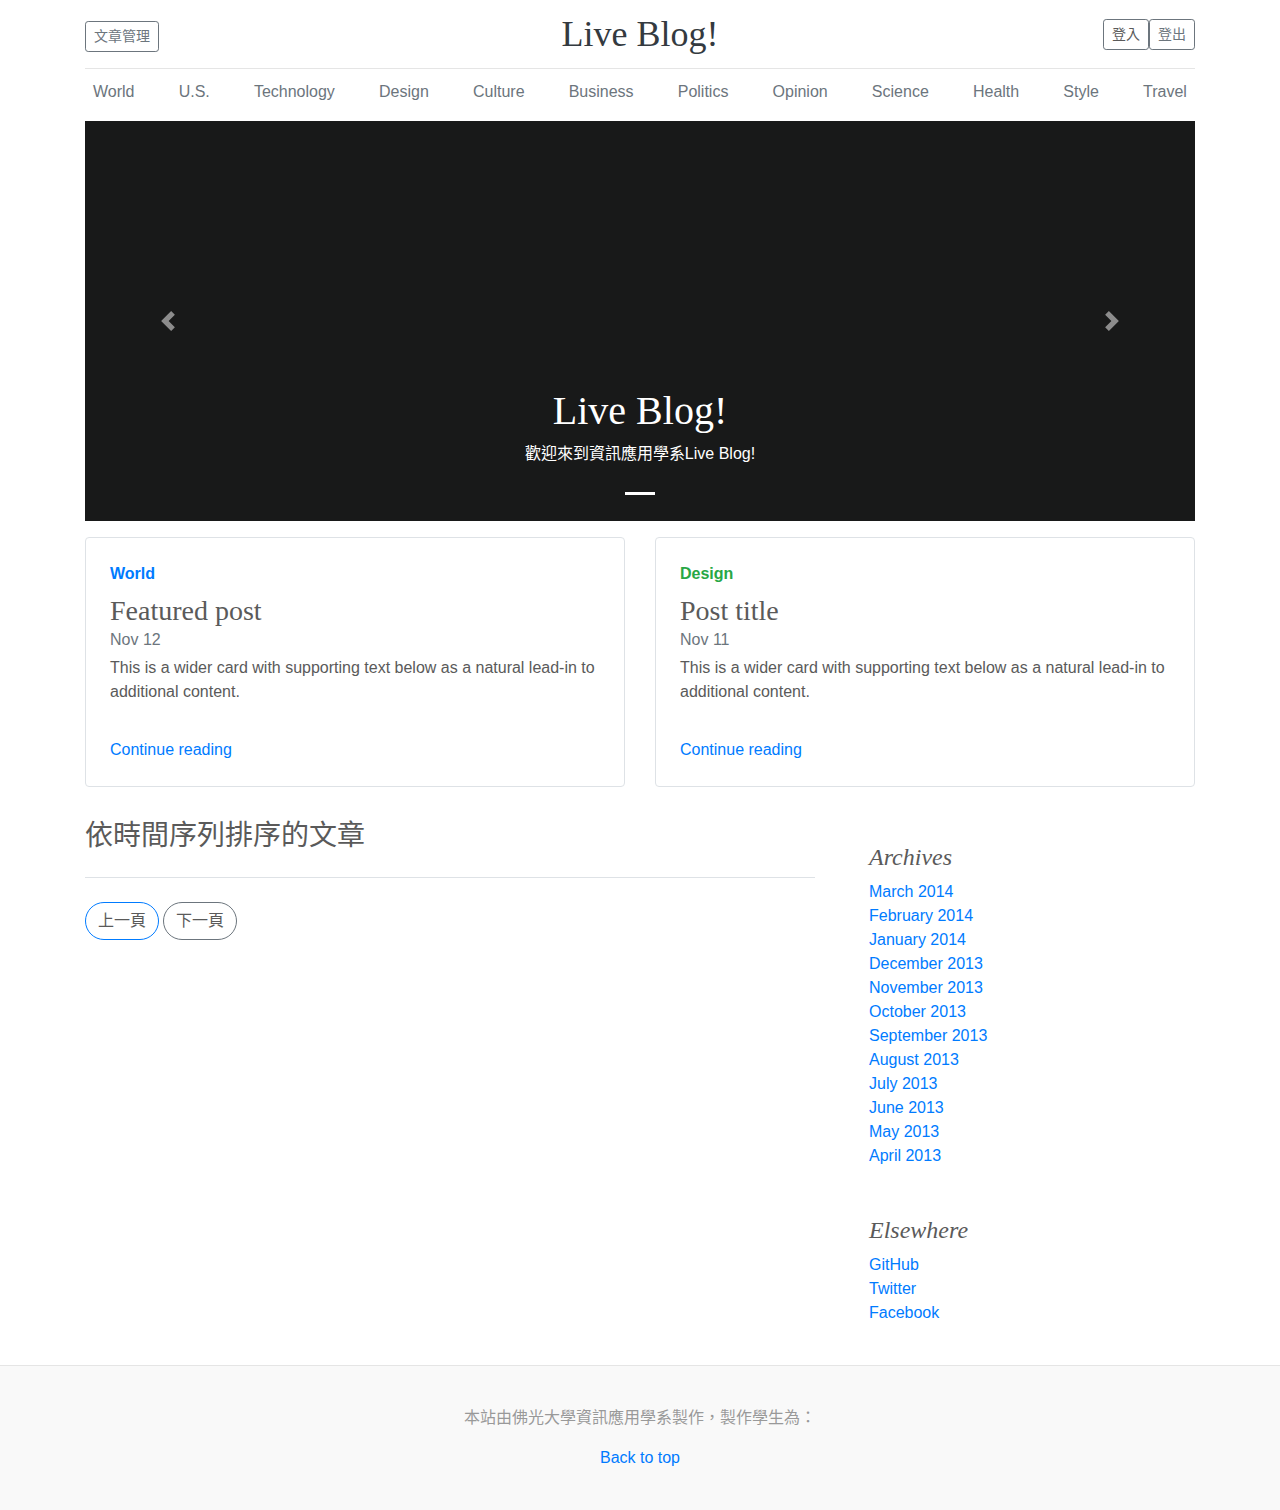
==== commit a29d59a9: "2022.07.01 增加首頁上下頁切換" ====
--- a/index.html
+++ b/index.html
@@ -9,11 +9,7 @@
 
     <link rel="stylesheet" href="https://cdn.jsdelivr.net/npm/bootstrap@4.0.0/dist/css/bootstrap.min.css"
         integrity="sha384-Gn5384xqQ1aoWXA+058RXPxPg6fy4IWvTNh0E263XmFcJlSAwiGgFAW/dAiS6JXm" crossorigin="anonymous">
-
-
     <link href="blog.css" rel="stylesheet">
-
-
 </head>
 
 <body>
@@ -125,6 +121,8 @@
 
     <main role="main" class="container">
         <div class="row">
+
+            <!-- 列出文章 -->
             <div class="col-md-8 blog-main">
                 <h3 class="pb-4 mb-4 border-bottom">
                     依時間序列排序的文章
@@ -133,12 +131,13 @@
                 <div id="posts"></div>
 
                 <nav class="blog-pagination">
-                    <a class="btn btn-outline-primary" href="#">Older</a>
-                    <a class="btn btn-outline-secondary disabled">Newer</a>
+                    <a class="btn btn-outline-primary" id="lastPage">上一頁</a>
+                    <a class="btn btn-outline-secondary" id="nextPage">下一頁</a>
                 </nav>
 
-            </div><!-- /.blog-main -->
-
+            </div>
+            
+            <!-- 邊欄 -->
             <aside class="col-md-4 blog-sidebar">
                 <div class="p-4">
                     <h4 class="font-italic">Archives</h4>
@@ -166,11 +165,11 @@
                         <li><a href="#">Facebook</a></li>
                     </ol>
                 </div>
-            </aside><!-- /.blog-sidebar -->
-
-        </div><!-- /.row -->
-
-    </main><!-- /.container -->
+            </aside>
+
+        </div>
+
+    </main>
 
     <footer class="blog-footer">
         <p>本站由佛光大學資訊應用學系製作，製作學生為：</p>
@@ -179,6 +178,7 @@
         </p>
     </footer>
 
+    <!-- 全頁登入表單 -->
     <div id="login_form_popup" class='popup'>
         <div class="background popup"></div>
         <form class="form-signin text-center">
@@ -199,9 +199,7 @@
             <label for="inputPassword" class="sr-only">密碼</label>
             <input type="password" id="inputPassword" class="form-control" placeholder="密碼" name="Password" required>
             <div class="checkbox mb-3">
-                <label>
-                    <input type="checkbox" value="remember-me" name="RemeberMe"> 記住我
-                </label>
+                <input type="checkbox" name="RemeberMe" value="YesRememberMe"> 記住我
             </div>
             <button class="btn btn-lg btn-primary btn-block" type="submit">Sign in</button>
             <p class="mt-5 mb-3 text-muted">&copy; 2017-2021</p>
@@ -217,108 +215,7 @@
         integrity="sha384-JZR6Spejh4U02d8jOt6vLEHfe/JQGiRRSQQxSfFWpi1MquVdAyjUar5+76PVCmYl"
         crossorigin="anonymous"></script>
 
-    <script>
-        // 登入表單顯示或隱藏處理
-        $.ajax({
-            url: "login.php",
-            type: "POST",
-            dataType: "json",
-            success: function (data) {
-                console.log(data)
-                if (data["Result"] == true) {
-                    $("#loginButton").hide()
-                    $("#logoutButton").show()
-                } else {
-                    $("#loginButton").show()
-                    $("#logoutButton").hide()
-                }
-                if (data["Admin"] == false) {
-                    $("#admin").hide()
-                }
-            },
-            error: function (jqXHR) {
-                console.log("發生錯誤: " + jqXHR.status)
-            }
-        })
-
-        // 置入部落格文章
-        $.ajax({
-            type: "GET",
-            url: "functions.php?function=Query_All_Post_Titles",
-            dataType: "json",
-            success: function (data) {
-                for (let i = 0; i < data.length; i++) {
-                    let j = 1
-                    let title = data[i]['title']
-                    let name = data[i]['name']
-                    let post = data[i]['post']
-                    let datetime = data[i]['datetime']
-
-                    let div_post = `<div class="blog-post">
-                                        <h2 class="blog-post-title">${title}</h2>
-                                        <p class="blog-post-meta"> ${datetime} <a href="" #"">${name}</a></p>
-                                        ${post}</div>`
-
-                    $("#posts").append(div_post)
-
-                    if (data[i]["isPin"] == "1") {
-                        let div_post = `<div class="carousel-item">
-                                            <div class="container">
-                                                <div class="carousel-caption">
-                                                    <h1>${title}</h1><p>${post.substring(0, 75)} ... </p>
-                                                    <p><a href="#">繼續閱讀</a></p>
-                                                </div>
-                                            </div>
-                                        </div>`
-                        $("#carousel_inner").append(div_post)
-                        let div_item = `<li data-target="#myCarousel" data-slide-to="${j}""></li>`
-                        $("#carousel_indicators").append(div_item)
-                        j += 1
-                    }
-                }
-            },
-            error: function (jqXHR) {
-                console.log("發生錯誤: " + jqXHR.status);
-            }
-        })
-
-        // 表單送出處理
-        $("form").submit(function (e) {
-            e.preventDefault();
-            var datas = $("form").serialize()
-            $.ajax({
-                url: "login.php",
-                type: "POST",
-                data: datas,
-                dataType: "json",
-                success: function (data) {
-                    if (data["Result"] == true) {
-                        $("#login_form_popup").hide()
-                        $("#loginButton").hide()
-                        $("#logoutButton").show()
-                        alert("登入成功!")
-                    }
-                    if (data["Admin"] == true) {
-                        $("#admin").show()
-                    }
-                },
-                error: function (jqXHR) {
-                    console.log("發生錯誤: " + jqXHR.status)
-                }
-            })
-        })
-
-        $("#login_form_popup").hide()
-
-        $("#loginButton").click(function () {
-            $("#login_form_popup").show()
-        });
-
-        $("#closeButton").click(function () {
-            $("#login_form_popup").hide()
-        });
-
-    </script>
+    <script src="index.js"></script>
 </body>
 
 </html>